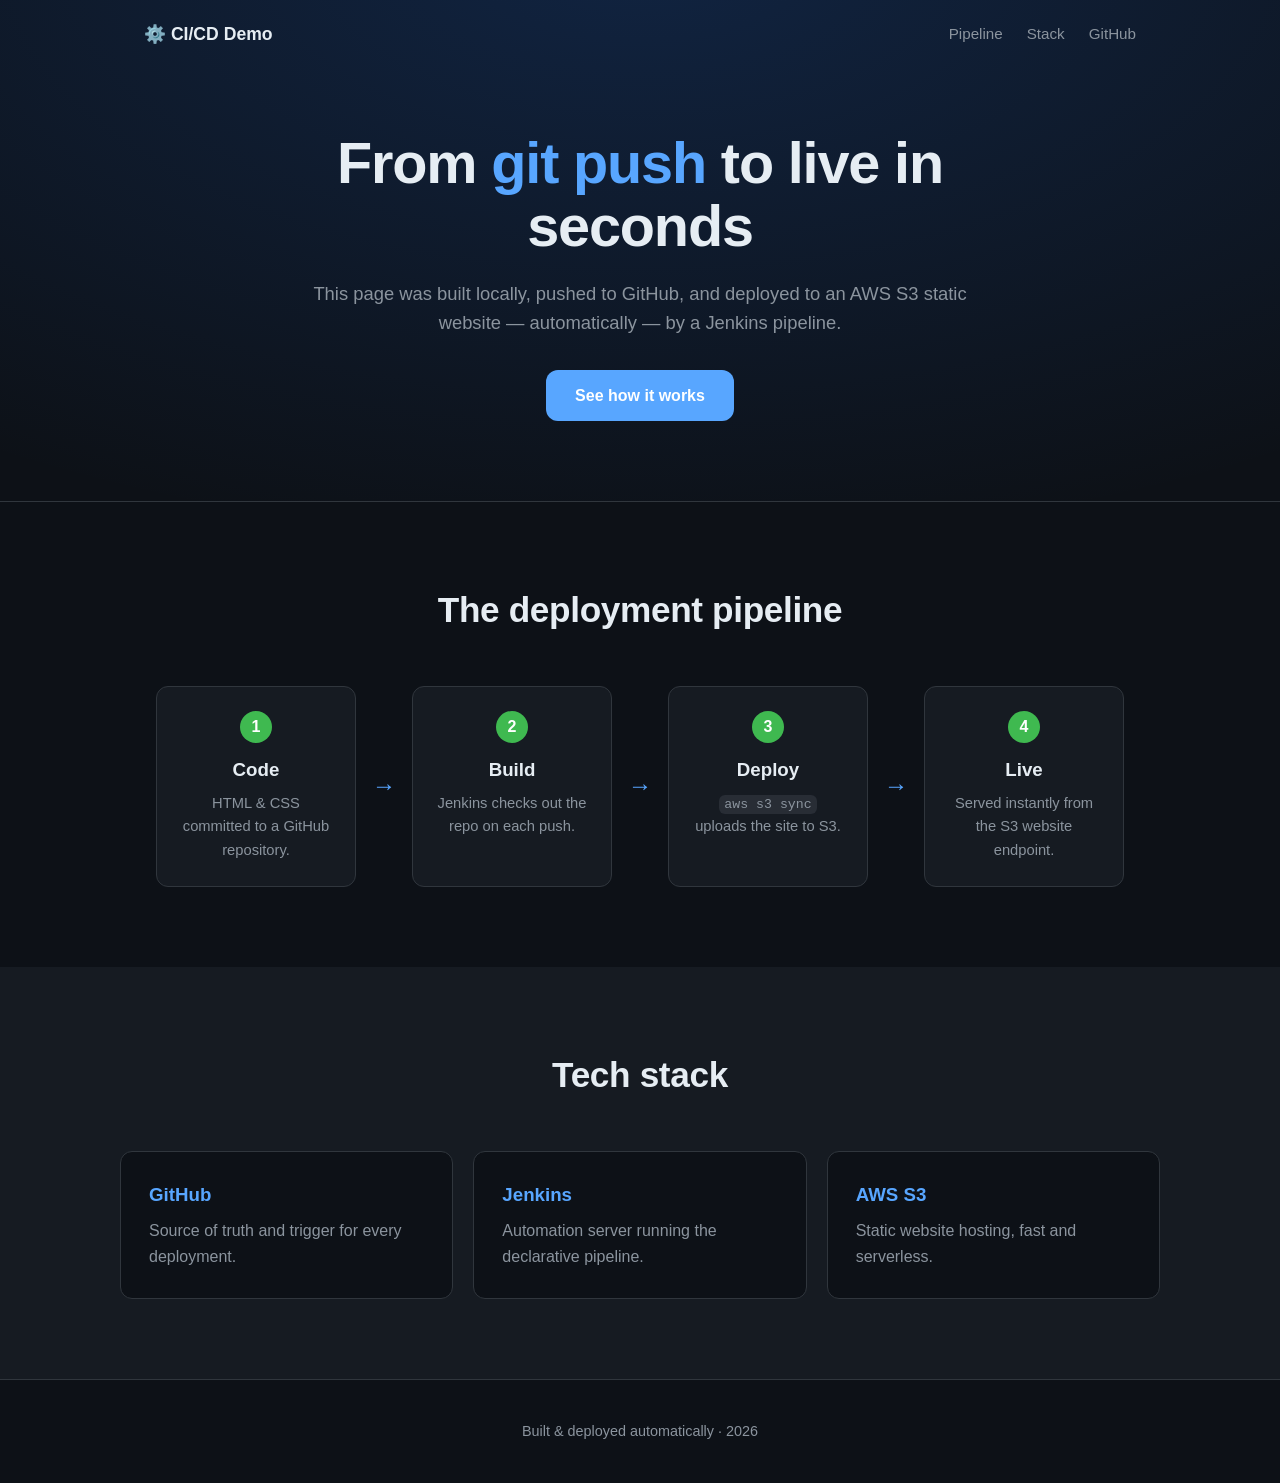
==== index.html @ db63480a "Initial commit: static site with Jenkins -> S3 deploy pipeline - index.html / error.html / css/style" ====
<!DOCTYPE html>
<html lang="en">
<head>
  <meta charset="UTF-8" />
  <meta name="viewport" content="width=device-width, initial-scale=1.0" />
  <title>Deployed via Jenkins &rarr; S3</title>
  <meta name="description" content="A static site continuously deployed from GitHub to AWS S3 using Jenkins." />
  <link rel="stylesheet" href="css/styles.css" />
</head>
<body>
  <header class="hero">
    <nav class="nav">
      <span class="brand">⚙️ CI/CD Demo</span>
      <ul class="nav-links">
        <li><a href="#pipeline">Pipeline</a></li>
        <li><a href="#stack">Stack</a></li>
        <li><a href="https://github.com" target="_blank" rel="noopener">GitHub</a></li>
      </ul>
    </nav>
    <div class="hero-content">
      <h1>From <span class="accent">git push</span> to live in seconds</h1>
      <p class="subtitle">
        This page was built locally, pushed to GitHub, and deployed to an
        AWS S3 static website &mdash; automatically &mdash; by a Jenkins pipeline.
      </p>
      <a class="cta" href="#pipeline">See how it works</a>
    </div>
  </header>

  <main>
    <section id="pipeline" class="section">
      <h2>The deployment pipeline</h2>
      <div class="flow">
        <div class="flow-step"><span class="step-num">1</span><h3>Code</h3><p>HTML &amp; CSS committed to a GitHub repository.</p></div>
        <div class="flow-arrow">→</div>
        <div class="flow-step"><span class="step-num">2</span><h3>Build</h3><p>Jenkins checks out the repo on each push.</p></div>
        <div class="flow-arrow">→</div>
        <div class="flow-step"><span class="step-num">3</span><h3>Deploy</h3><p><code>aws s3 sync</code> uploads the site to S3.</p></div>
        <div class="flow-arrow">→</div>
        <div class="flow-step"><span class="step-num">4</span><h3>Live</h3><p>Served instantly from the S3 website endpoint.</p></div>
      </div>
    </section>

    <section id="stack" class="section alt">
      <h2>Tech stack</h2>
      <div class="cards">
        <div class="card"><h3>GitHub</h3><p>Source of truth and trigger for every deployment.</p></div>
        <div class="card"><h3>Jenkins</h3><p>Automation server running the declarative pipeline.</p></div>
        <div class="card"><h3>AWS S3</h3><p>Static website hosting, fast and serverless.</p></div>
      </div>
    </section>
  </main>

  <footer class="footer">
    <p>Built &amp; deployed automatically &middot; <span id="year"></span></p>
  </footer>

  <script>document.getElementById('year').textContent = new Date().getFullYear();</script>
</body>
</html>
---- css/styles.css ----
:root {
  --bg: #0d1117;
  --surface: #161b22;
  --text: #e6edf3;
  --muted: #8b949e;
  --accent: #58a6ff;
  --accent-2: #3fb950;
  --border: #30363d;
  --radius: 12px;
  --maxw: 1040px;
}

* { box-sizing: border-box; margin: 0; padding: 0; }

body {
  font-family: -apple-system, BlinkMacSystemFont, "Segoe UI", Roboto, Helvetica, Arial, sans-serif;
  background: var(--bg);
  color: var(--text);
  line-height: 1.6;
  -webkit-font-smoothing: antialiased;
}

a { color: var(--accent); text-decoration: none; }
a:hover { text-decoration: underline; }
code {
  font-family: "SF Mono", Consolas, "Liberation Mono", monospace;
  background: rgba(110, 118, 129, 0.2);
  padding: 0.15em 0.4em;
  border-radius: 6px;
  font-size: 0.9em;
}

/* Hero */
.hero {
  background: radial-gradient(1200px 600px at 50% -10%, #1f6feb33, transparent),
              var(--bg);
  border-bottom: 1px solid var(--border);
  padding-bottom: 5rem;
}

.nav {
  max-width: var(--maxw);
  margin: 0 auto;
  display: flex;
  align-items: center;
  justify-content: space-between;
  padding: 1.25rem 1.5rem;
}
.brand { font-weight: 700; font-size: 1.1rem; }
.nav-links { list-style: none; display: flex; gap: 1.5rem; }
.nav-links a { color: var(--muted); font-size: 0.95rem; }
.nav-links a:hover { color: var(--text); text-decoration: none; }

.hero-content {
  max-width: 760px;
  margin: 4rem auto 0;
  padding: 0 1.5rem;
  text-align: center;
}
.hero-content h1 {
  font-size: clamp(2.2rem, 6vw, 3.6rem);
  line-height: 1.1;
  letter-spacing: -0.02em;
  margin-bottom: 1.25rem;
}
.accent { color: var(--accent); }
.subtitle { color: var(--muted); font-size: 1.15rem; margin-bottom: 2rem; }
.cta {
  display: inline-block;
  background: var(--accent);
  color: #fff;
  padding: 0.8rem 1.8rem;
  border-radius: var(--radius);
  font-weight: 600;
  transition: transform 0.15s ease, background 0.15s ease;
}
.cta:hover { background: #79b8ff; text-decoration: none; transform: translateY(-2px); }

/* Sections */
.section { max-width: var(--maxw); margin: 0 auto; padding: 5rem 1.5rem; }
.section.alt { background: var(--surface); max-width: none; }
.section.alt > * { max-width: var(--maxw); margin-left: auto; margin-right: auto; }
.section h2 {
  text-align: center;
  font-size: clamp(1.6rem, 4vw, 2.2rem);
  margin-bottom: 3rem;
  letter-spacing: -0.01em;
}

/* Flow */
.flow {
  display: flex;
  align-items: stretch;
  justify-content: center;
  gap: 1rem;
  flex-wrap: wrap;
}
.flow-step {
  background: var(--surface);
  border: 1px solid var(--border);
  border-radius: var(--radius);
  padding: 1.5rem;
  width: 200px;
  text-align: center;
}
.section.alt .flow-step { background: var(--bg); }
.step-num {
  display: inline-flex;
  align-items: center;
  justify-content: center;
  width: 2rem;
  height: 2rem;
  border-radius: 50%;
  background: var(--accent-2);
  color: #fff;
  font-weight: 700;
  margin-bottom: 0.75rem;
}
.flow-step h3 { margin-bottom: 0.4rem; }
.flow-step p { color: var(--muted); font-size: 0.92rem; }
.flow-arrow { display: flex; align-items: center; color: var(--accent); font-size: 1.5rem; }

/* Cards */
.cards { display: grid; grid-template-columns: repeat(auto-fit, minmax(240px, 1fr)); gap: 1.25rem; }
.card {
  background: var(--bg);
  border: 1px solid var(--border);
  border-radius: var(--radius);
  padding: 1.75rem;
}
.card h3 { margin-bottom: 0.5rem; color: var(--accent); }
.card p { color: var(--muted); }

/* Footer */
.footer {
  border-top: 1px solid var(--border);
  text-align: center;
  padding: 2.5rem 1.5rem;
  color: var(--muted);
  font-size: 0.9rem;
}

@media (max-width: 640px) {
  .flow-arrow { transform: rotate(90deg); }
  .nav-links { gap: 1rem; }
}
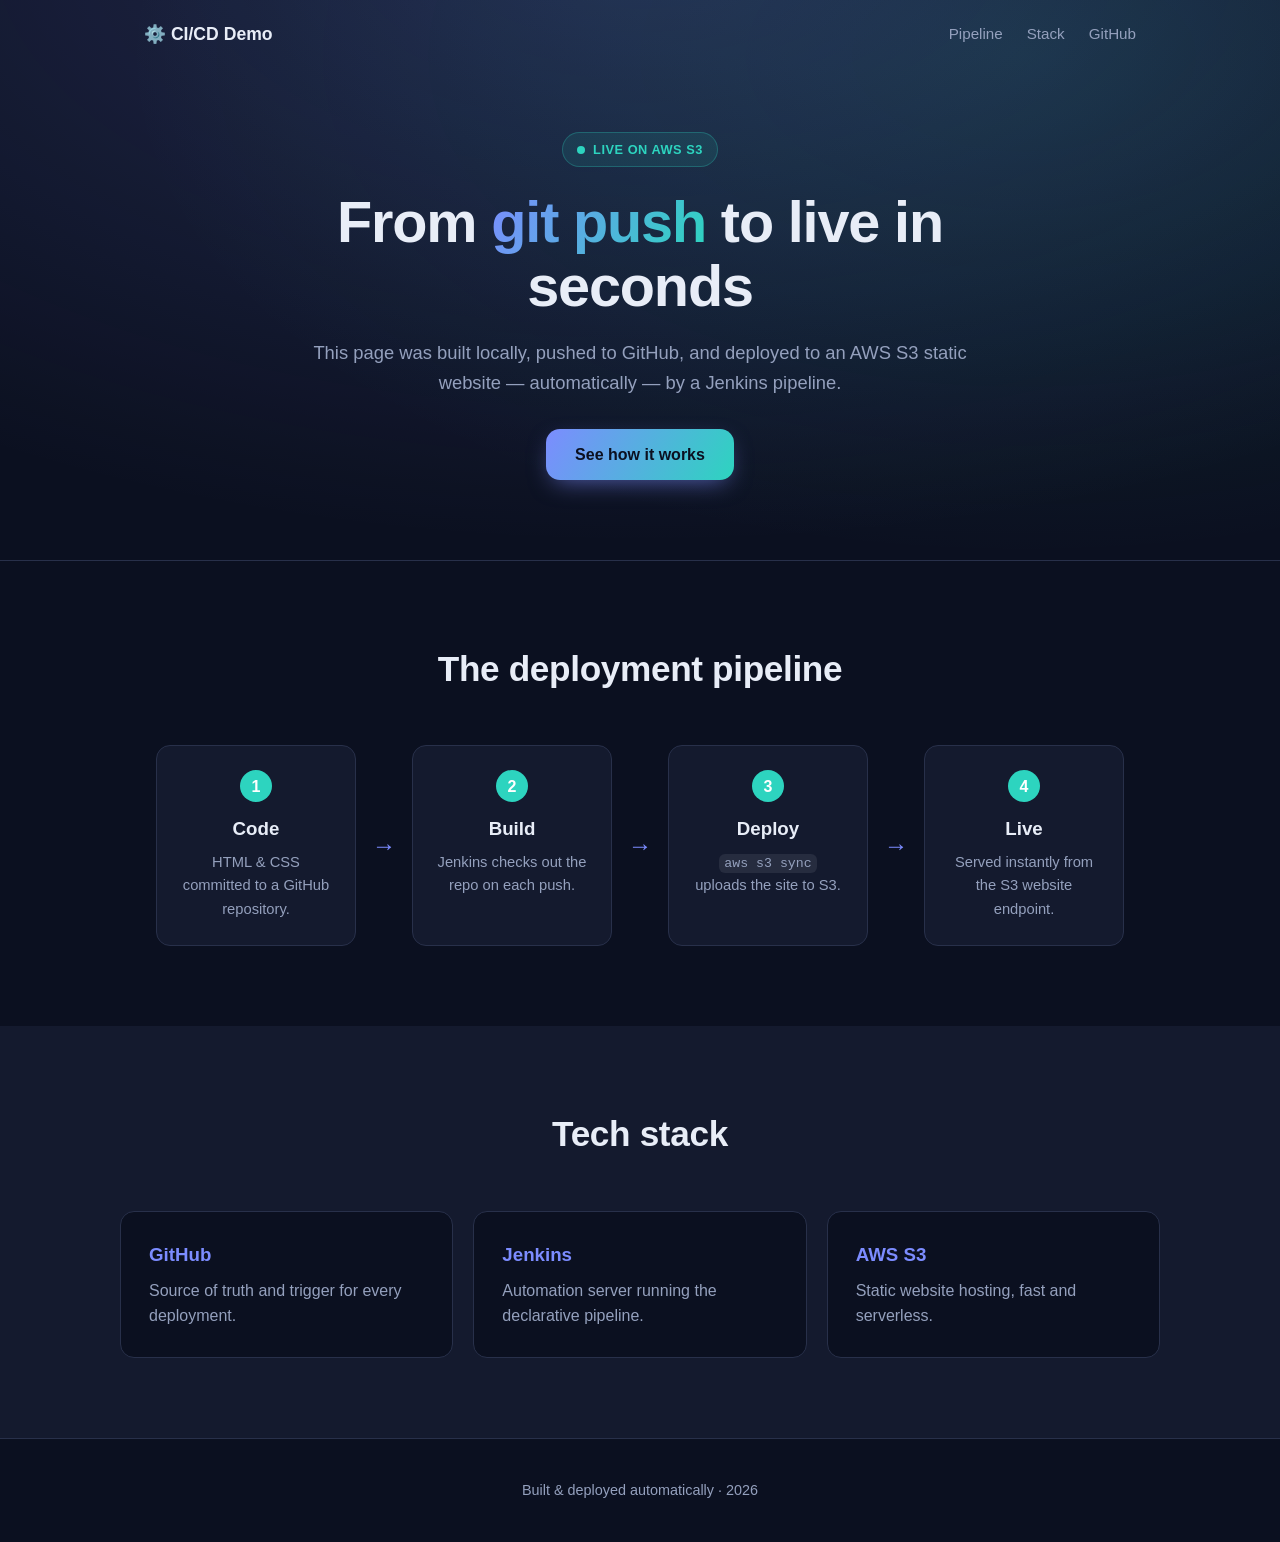
==== commit 6f9f8925: "Design refresh: indigo/teal palette, gradient headline, live badge - New color scheme with violet-to" ====
--- a/index.html
+++ b/index.html
@@ -18,6 +18,7 @@
       </ul>
     </nav>
     <div class="hero-content">
+      <span class="badge"><span class="dot"></span> Live on AWS S3</span>
       <h1>From <span class="accent">git push</span> to live in seconds</h1>
       <p class="subtitle">
         This page was built locally, pushed to GitHub, and deployed to an
--- a/css/styles.css
+++ b/css/styles.css
@@ -1,12 +1,13 @@
 :root {
-  --bg: #0d1117;
-  --surface: #161b22;
-  --text: #e6edf3;
-  --muted: #8b949e;
-  --accent: #58a6ff;
-  --accent-2: #3fb950;
-  --border: #30363d;
-  --radius: 12px;
+  --bg: #0b1020;
+  --surface: #141a2e;
+  --text: #e8edf7;
+  --muted: #94a0bd;
+  --accent: #7c8cff;
+  --accent-2: #2dd4bf;
+  --grad: linear-gradient(120deg, #7c8cff 0%, #2dd4bf 100%);
+  --border: #28304a;
+  --radius: 14px;
   --maxw: 1040px;
 }
 
@@ -32,10 +33,41 @@
 
 /* Hero */
 .hero {
-  background: radial-gradient(1200px 600px at 50% -10%, #1f6feb33, transparent),
+  background: radial-gradient(1200px 600px at 50% -10%, #7c8cff33, transparent),
+              radial-gradient(900px 500px at 80% 10%, #2dd4bf22, transparent),
               var(--bg);
   border-bottom: 1px solid var(--border);
   padding-bottom: 5rem;
+}
+
+/* Live status badge */
+.badge {
+  display: inline-flex;
+  align-items: center;
+  gap: 0.5rem;
+  font-size: 0.8rem;
+  font-weight: 600;
+  letter-spacing: 0.04em;
+  text-transform: uppercase;
+  color: var(--accent-2);
+  background: #2dd4bf1a;
+  border: 1px solid #2dd4bf44;
+  padding: 0.4rem 0.9rem;
+  border-radius: 999px;
+  margin-bottom: 1.5rem;
+}
+.badge .dot {
+  width: 0.5rem;
+  height: 0.5rem;
+  border-radius: 50%;
+  background: var(--accent-2);
+  box-shadow: 0 0 0 0 #2dd4bf99;
+  animation: pulse 2s infinite;
+}
+@keyframes pulse {
+  0% { box-shadow: 0 0 0 0 #2dd4bf99; }
+  70% { box-shadow: 0 0 0 8px #2dd4bf00; }
+  100% { box-shadow: 0 0 0 0 #2dd4bf00; }
 }
 
 .nav {
@@ -63,18 +95,25 @@
   letter-spacing: -0.02em;
   margin-bottom: 1.25rem;
 }
-.accent { color: var(--accent); }
+.accent {
+  background: var(--grad);
+  -webkit-background-clip: text;
+  background-clip: text;
+  -webkit-text-fill-color: transparent;
+  color: transparent;
+}
 .subtitle { color: var(--muted); font-size: 1.15rem; margin-bottom: 2rem; }
 .cta {
   display: inline-block;
-  background: var(--accent);
-  color: #fff;
+  background: var(--grad);
+  color: #0b1020;
   padding: 0.8rem 1.8rem;
   border-radius: var(--radius);
-  font-weight: 600;
-  transition: transform 0.15s ease, background 0.15s ease;
+  font-weight: 700;
+  box-shadow: 0 8px 24px -8px #7c8cffaa;
+  transition: transform 0.15s ease, box-shadow 0.15s ease;
 }
-.cta:hover { background: #79b8ff; text-decoration: none; transform: translateY(-2px); }
+.cta:hover { text-decoration: none; transform: translateY(-2px); box-shadow: 0 12px 32px -8px #7c8cffcc; }
 
 /* Sections */
 .section { max-width: var(--maxw); margin: 0 auto; padding: 5rem 1.5rem; }
@@ -127,7 +166,9 @@
   border: 1px solid var(--border);
   border-radius: var(--radius);
   padding: 1.75rem;
+  transition: transform 0.18s ease, border-color 0.18s ease;
 }
+.card:hover { transform: translateY(-4px); border-color: var(--accent); }
 .card h3 { margin-bottom: 0.5rem; color: var(--accent); }
 .card p { color: var(--muted); }
 
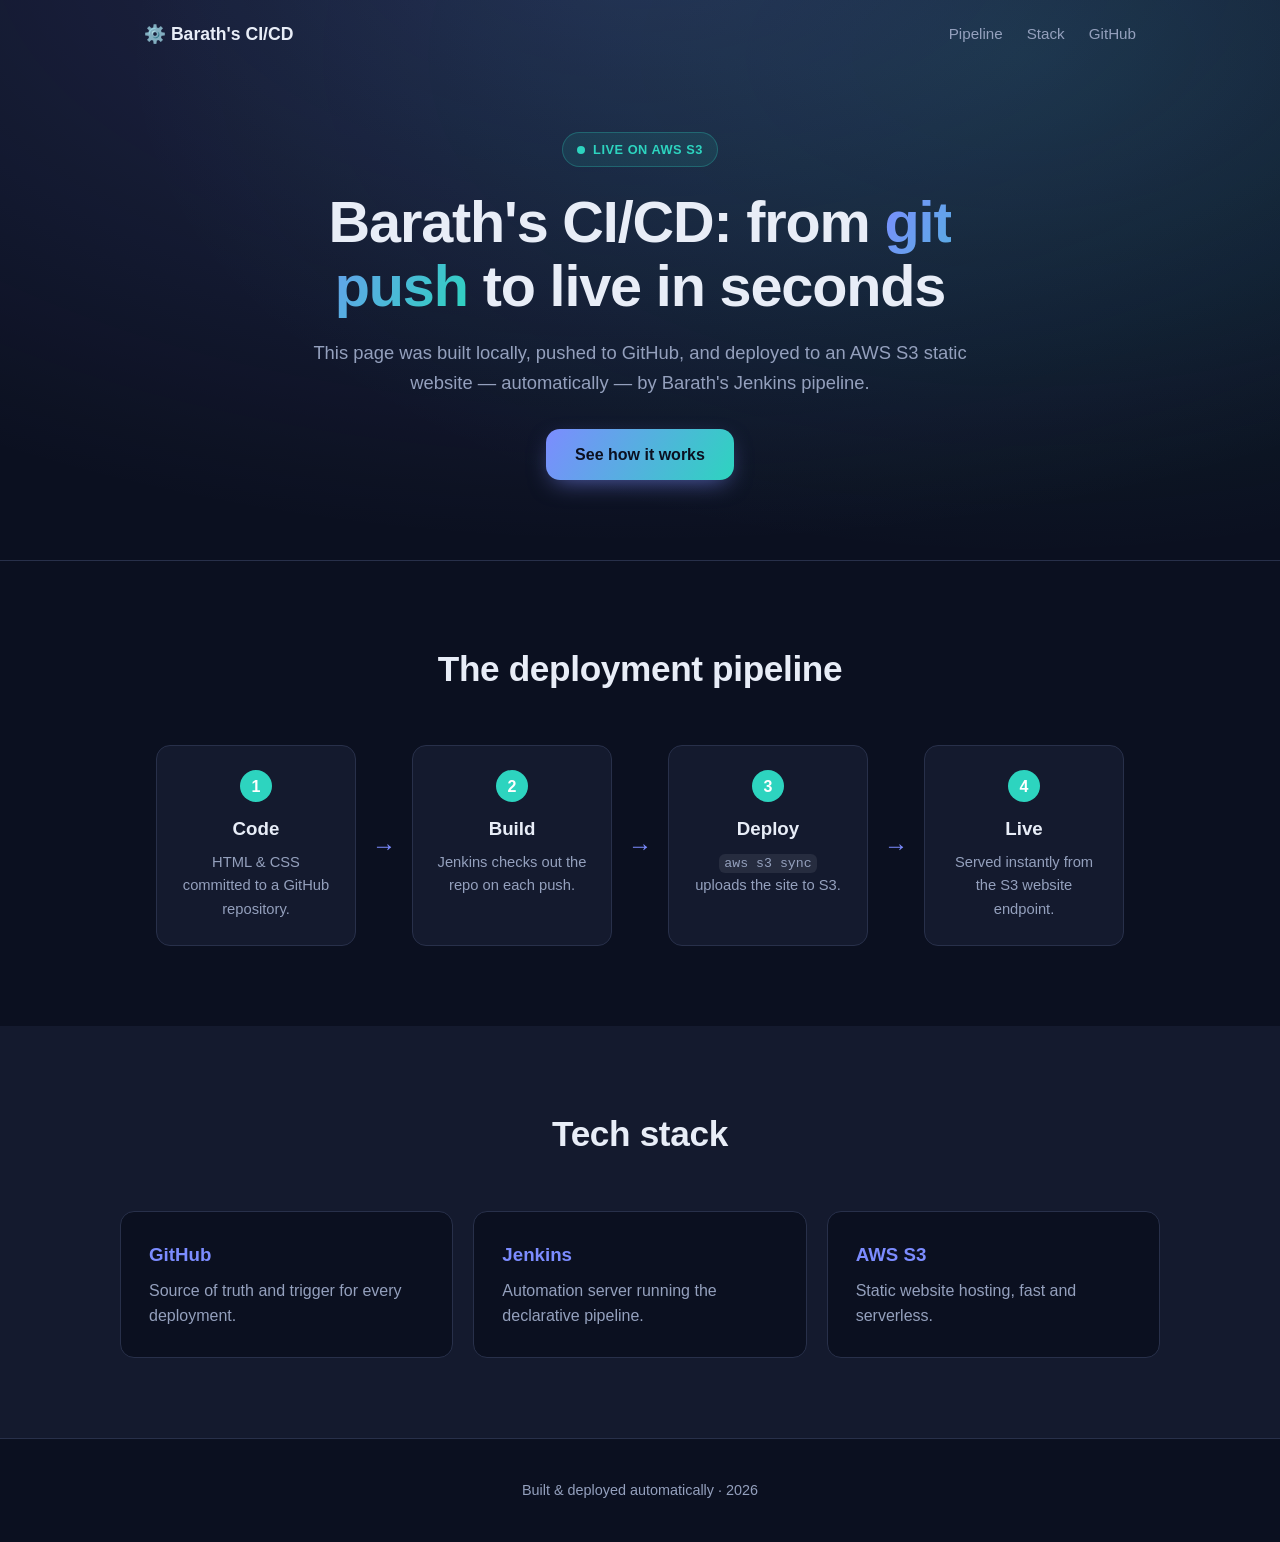
==== commit 96b2f0f6: "Add Barath's CI/CD branding to homepage Co-Authored-By: Claude Opus 4.8 (1M context) <noreply@anthro" ====
--- a/index.html
+++ b/index.html
@@ -3,14 +3,14 @@
 <head>
   <meta charset="UTF-8" />
   <meta name="viewport" content="width=device-width, initial-scale=1.0" />
-  <title>Deployed via Jenkins &rarr; S3</title>
+  <title>Barath's CI/CD &mdash; Jenkins &rarr; S3</title>
   <meta name="description" content="A static site continuously deployed from GitHub to AWS S3 using Jenkins." />
   <link rel="stylesheet" href="css/styles.css" />
 </head>
 <body>
   <header class="hero">
     <nav class="nav">
-      <span class="brand">⚙️ CI/CD Demo</span>
+      <span class="brand">⚙️ Barath's CI/CD</span>
       <ul class="nav-links">
         <li><a href="#pipeline">Pipeline</a></li>
         <li><a href="#stack">Stack</a></li>
@@ -19,10 +19,10 @@
     </nav>
     <div class="hero-content">
       <span class="badge"><span class="dot"></span> Live on AWS S3</span>
-      <h1>From <span class="accent">git push</span> to live in seconds</h1>
+      <h1>Barath's CI/CD: from <span class="accent">git push</span> to live in seconds</h1>
       <p class="subtitle">
         This page was built locally, pushed to GitHub, and deployed to an
-        AWS S3 static website &mdash; automatically &mdash; by a Jenkins pipeline.
+        AWS S3 static website &mdash; automatically &mdash; by Barath's Jenkins pipeline.
       </p>
       <a class="cta" href="#pipeline">See how it works</a>
     </div>
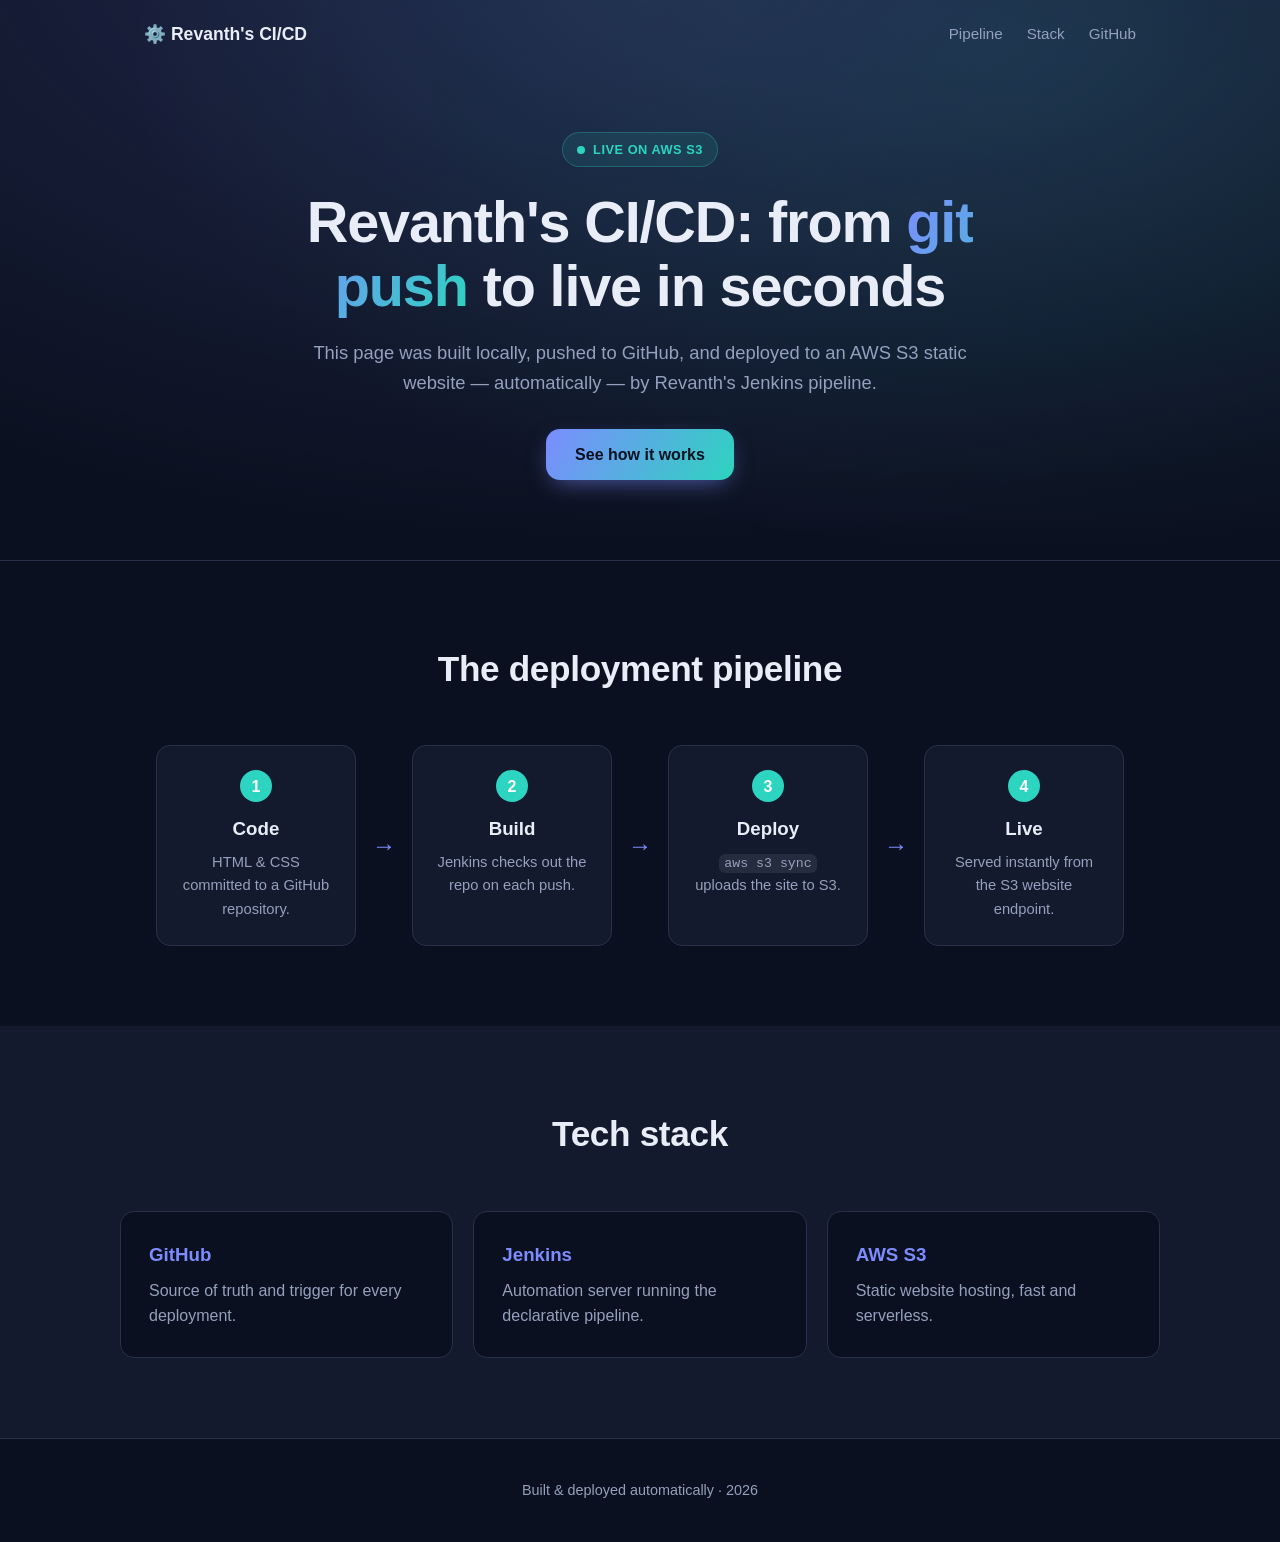
==== commit 7f665eef: "Rebrand homepage from Barath's CI/CD to Revanth's CI/CD Co-Authored-By: Claude Opus 4.8 (1M context)" ====
--- a/index.html
+++ b/index.html
@@ -3,14 +3,14 @@
 <head>
   <meta charset="UTF-8" />
   <meta name="viewport" content="width=device-width, initial-scale=1.0" />
-  <title>Barath's CI/CD &mdash; Jenkins &rarr; S3</title>
+  <title>Revanth's CI/CD &mdash; Jenkins &rarr; S3</title>
   <meta name="description" content="A static site continuously deployed from GitHub to AWS S3 using Jenkins." />
   <link rel="stylesheet" href="css/styles.css" />
 </head>
 <body>
   <header class="hero">
     <nav class="nav">
-      <span class="brand">⚙️ Barath's CI/CD</span>
+      <span class="brand">⚙️ Revanth's CI/CD</span>
       <ul class="nav-links">
         <li><a href="#pipeline">Pipeline</a></li>
         <li><a href="#stack">Stack</a></li>
@@ -19,10 +19,10 @@
     </nav>
     <div class="hero-content">
       <span class="badge"><span class="dot"></span> Live on AWS S3</span>
-      <h1>Barath's CI/CD: from <span class="accent">git push</span> to live in seconds</h1>
+      <h1>Revanth's CI/CD: from <span class="accent">git push</span> to live in seconds</h1>
       <p class="subtitle">
         This page was built locally, pushed to GitHub, and deployed to an
-        AWS S3 static website &mdash; automatically &mdash; by Barath's Jenkins pipeline.
+        AWS S3 static website &mdash; automatically &mdash; by Revanth's Jenkins pipeline.
       </p>
       <a class="cta" href="#pipeline">See how it works</a>
     </div>
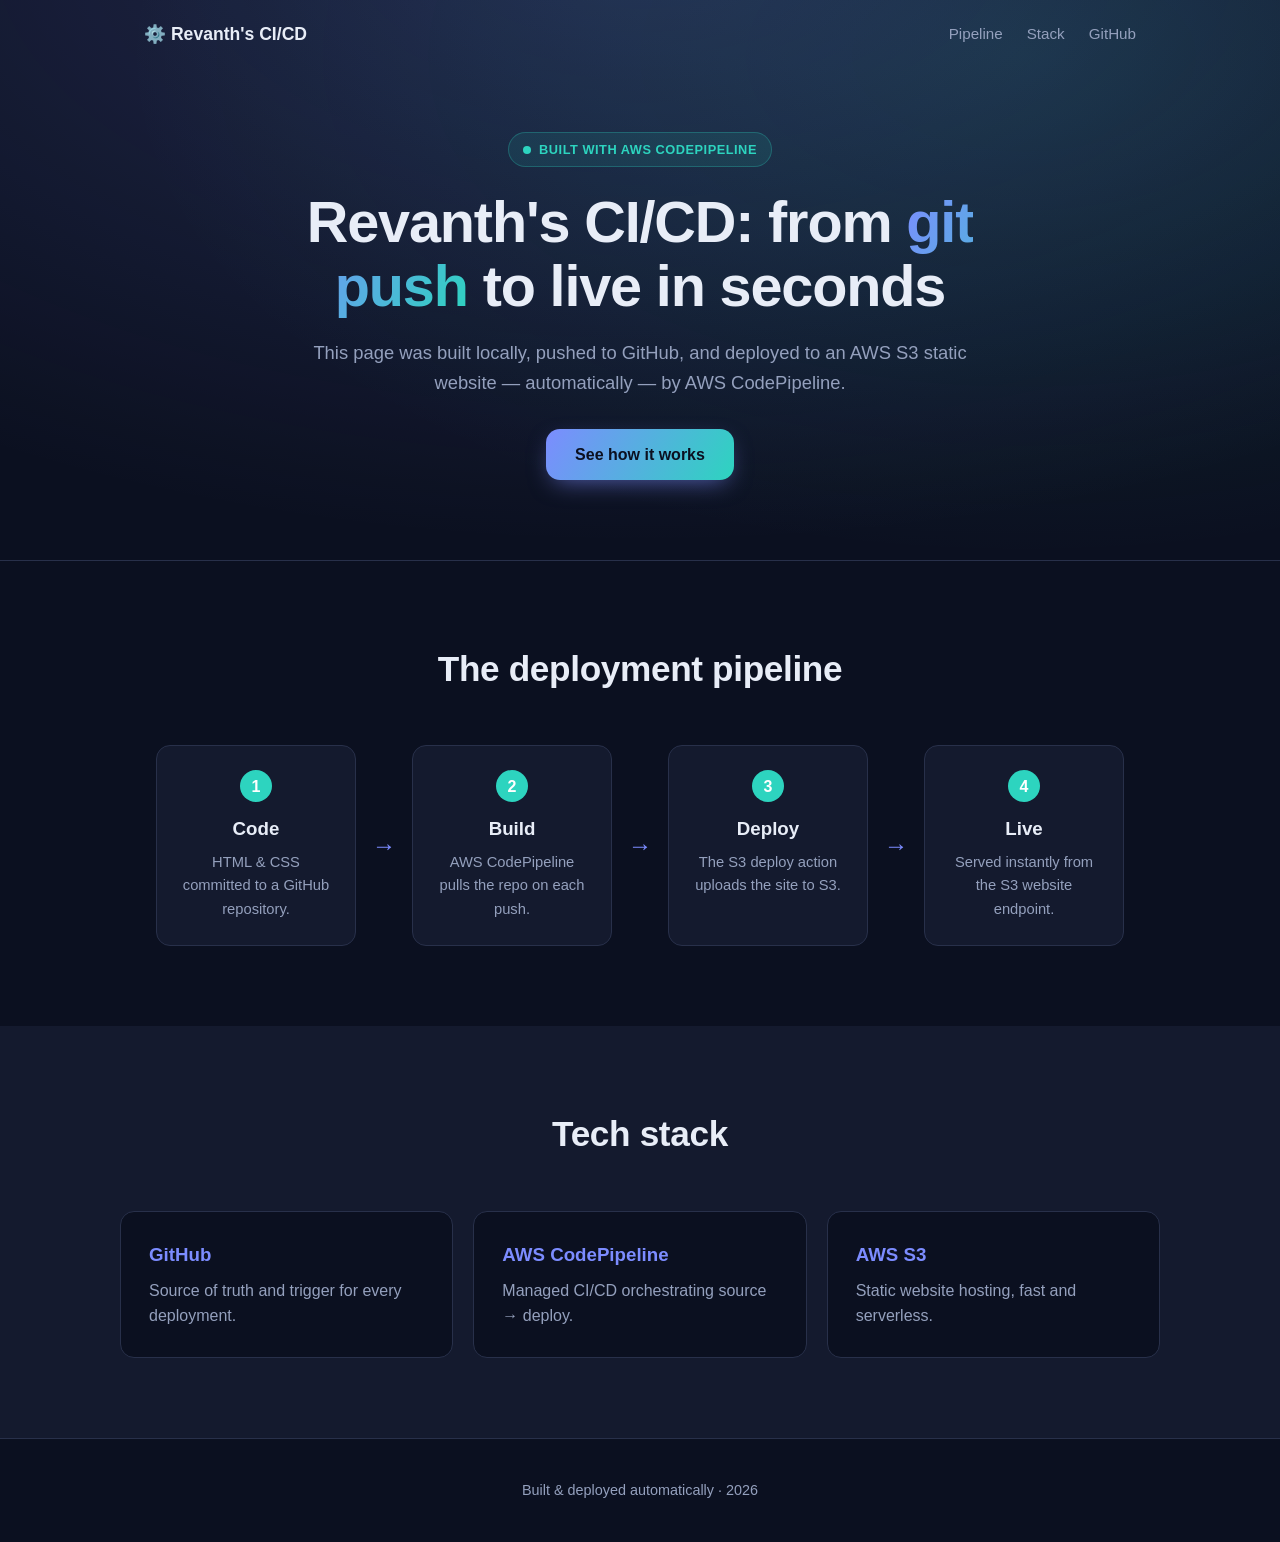
==== commit 12fc8bf8: "Rebrand site: built and deployed with AWS CodePipeline Co-Authored-By: Claude Opus 4.8 (1M context) " ====
--- a/index.html
+++ b/index.html
@@ -3,8 +3,8 @@
 <head>
   <meta charset="UTF-8" />
   <meta name="viewport" content="width=device-width, initial-scale=1.0" />
-  <title>Revanth's CI/CD &mdash; Jenkins &rarr; S3</title>
-  <meta name="description" content="A static site continuously deployed from GitHub to AWS S3 using Jenkins." />
+  <title>Revanth's CI/CD &mdash; AWS CodePipeline &rarr; S3</title>
+  <meta name="description" content="A static site continuously deployed from GitHub to AWS S3 using AWS CodePipeline." />
   <link rel="stylesheet" href="css/styles.css" />
 </head>
 <body>
@@ -18,11 +18,11 @@
       </ul>
     </nav>
     <div class="hero-content">
-      <span class="badge"><span class="dot"></span> Live on AWS S3</span>
+      <span class="badge"><span class="dot"></span> Built with AWS CodePipeline</span>
       <h1>Revanth's CI/CD: from <span class="accent">git push</span> to live in seconds</h1>
       <p class="subtitle">
         This page was built locally, pushed to GitHub, and deployed to an
-        AWS S3 static website &mdash; automatically &mdash; by Revanth's Jenkins pipeline.
+        AWS S3 static website &mdash; automatically &mdash; by AWS CodePipeline.
       </p>
       <a class="cta" href="#pipeline">See how it works</a>
     </div>
@@ -34,9 +34,9 @@
       <div class="flow">
         <div class="flow-step"><span class="step-num">1</span><h3>Code</h3><p>HTML &amp; CSS committed to a GitHub repository.</p></div>
         <div class="flow-arrow">→</div>
-        <div class="flow-step"><span class="step-num">2</span><h3>Build</h3><p>Jenkins checks out the repo on each push.</p></div>
+        <div class="flow-step"><span class="step-num">2</span><h3>Build</h3><p>AWS CodePipeline pulls the repo on each push.</p></div>
         <div class="flow-arrow">→</div>
-        <div class="flow-step"><span class="step-num">3</span><h3>Deploy</h3><p><code>aws s3 sync</code> uploads the site to S3.</p></div>
+        <div class="flow-step"><span class="step-num">3</span><h3>Deploy</h3><p>The S3 deploy action uploads the site to S3.</p></div>
         <div class="flow-arrow">→</div>
         <div class="flow-step"><span class="step-num">4</span><h3>Live</h3><p>Served instantly from the S3 website endpoint.</p></div>
       </div>
@@ -46,7 +46,7 @@
       <h2>Tech stack</h2>
       <div class="cards">
         <div class="card"><h3>GitHub</h3><p>Source of truth and trigger for every deployment.</p></div>
-        <div class="card"><h3>Jenkins</h3><p>Automation server running the declarative pipeline.</p></div>
+        <div class="card"><h3>AWS CodePipeline</h3><p>Managed CI/CD orchestrating source &rarr; deploy.</p></div>
         <div class="card"><h3>AWS S3</h3><p>Static website hosting, fast and serverless.</p></div>
       </div>
     </section>
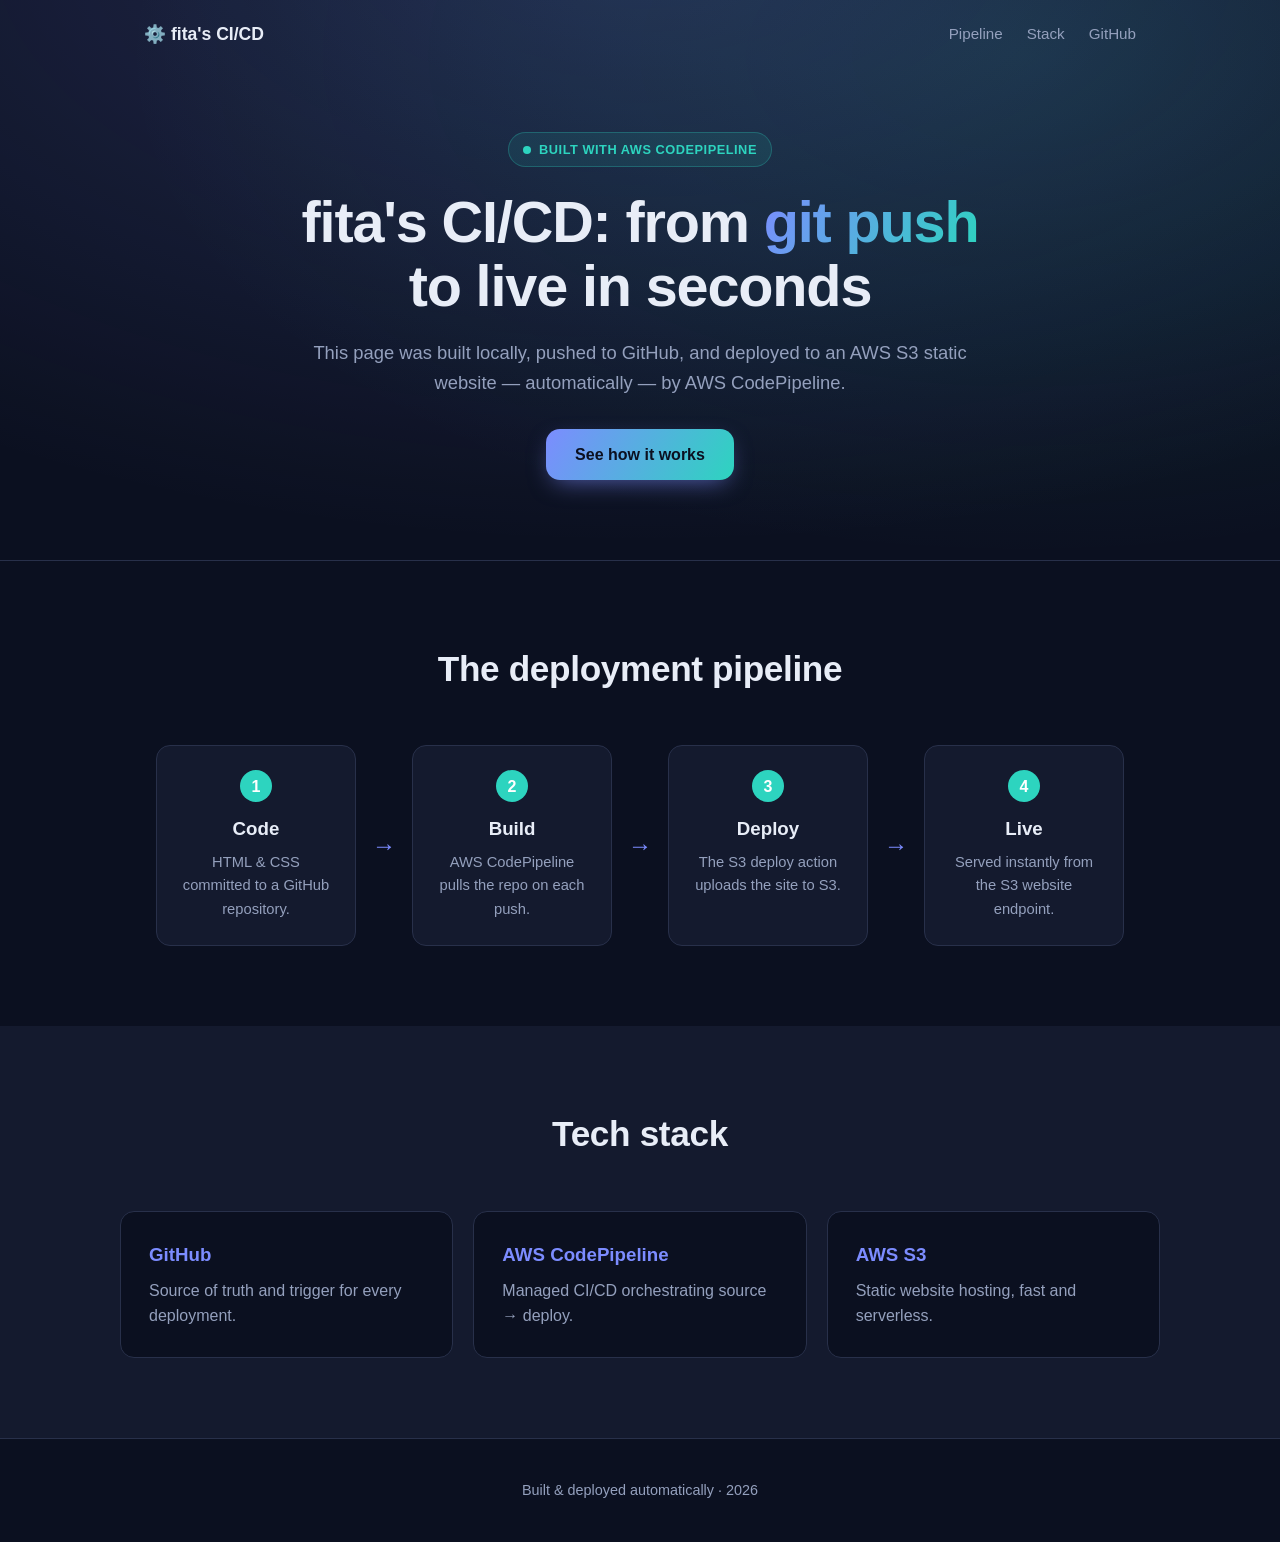
==== commit 1c93f8db: "Rebrand site from Revanth to fita Co-Authored-By: Claude Opus 4.8 (1M context) <noreply@anthropic.co" ====
--- a/index.html
+++ b/index.html
@@ -3,14 +3,14 @@
 <head>
   <meta charset="UTF-8" />
   <meta name="viewport" content="width=device-width, initial-scale=1.0" />
-  <title>Revanth's CI/CD &mdash; AWS CodePipeline &rarr; S3</title>
+  <title>fita's CI/CD &mdash; AWS CodePipeline &rarr; S3</title>
   <meta name="description" content="A static site continuously deployed from GitHub to AWS S3 using AWS CodePipeline." />
   <link rel="stylesheet" href="css/styles.css" />
 </head>
 <body>
   <header class="hero">
     <nav class="nav">
-      <span class="brand">⚙️ Revanth's CI/CD</span>
+      <span class="brand">⚙️ fita's CI/CD</span>
       <ul class="nav-links">
         <li><a href="#pipeline">Pipeline</a></li>
         <li><a href="#stack">Stack</a></li>
@@ -19,7 +19,7 @@
     </nav>
     <div class="hero-content">
       <span class="badge"><span class="dot"></span> Built with AWS CodePipeline</span>
-      <h1>Revanth's CI/CD: from <span class="accent">git push</span> to live in seconds</h1>
+      <h1>fita's CI/CD: from <span class="accent">git push</span> to live in seconds</h1>
       <p class="subtitle">
         This page was built locally, pushed to GitHub, and deployed to an
         AWS S3 static website &mdash; automatically &mdash; by AWS CodePipeline.
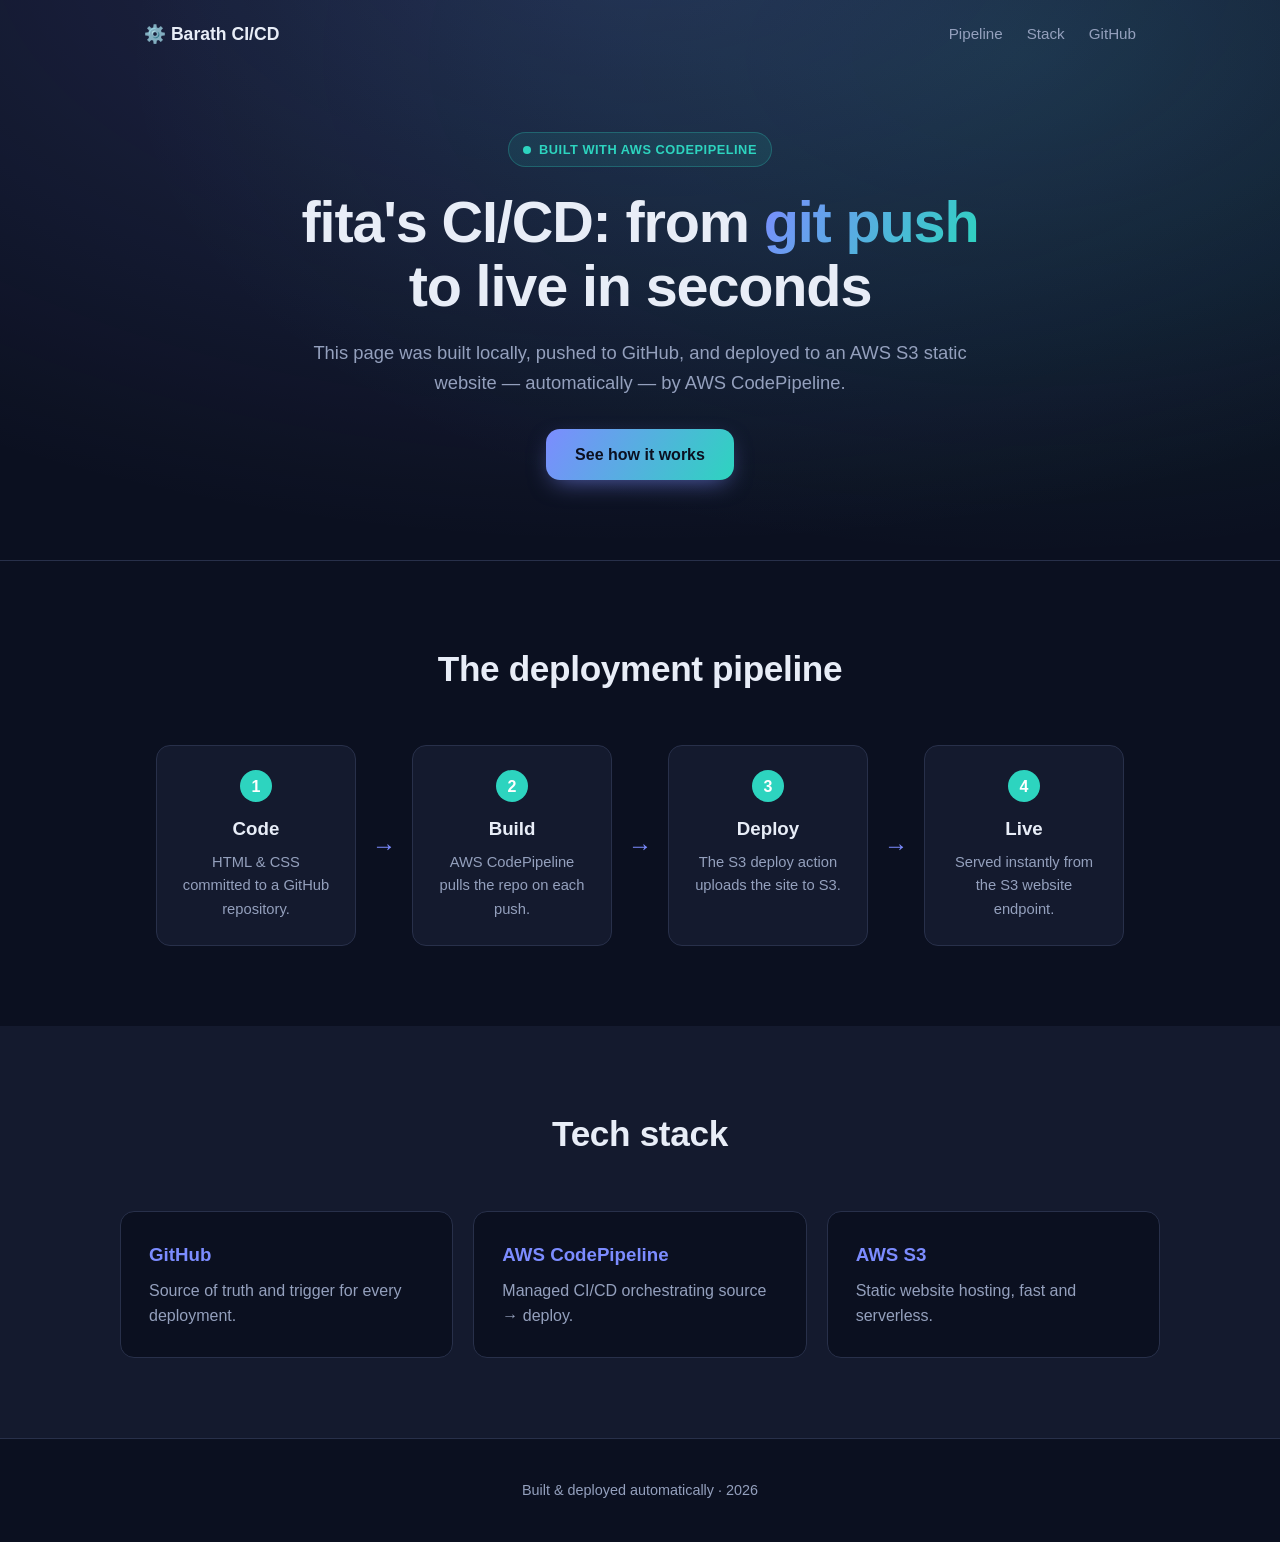
==== commit 304ad3d6: "changes" ====
--- a/index.html
+++ b/index.html
@@ -1,61 +1,100 @@
-<!DOCTYPE html>
+<!doctype html>
 <html lang="en">
-<head>
-  <meta charset="UTF-8" />
-  <meta name="viewport" content="width=device-width, initial-scale=1.0" />
-  <title>fita's CI/CD &mdash; AWS CodePipeline &rarr; S3</title>
-  <meta name="description" content="A static site continuously deployed from GitHub to AWS S3 using AWS CodePipeline." />
-  <link rel="stylesheet" href="css/styles.css" />
-</head>
-<body>
-  <header class="hero">
-    <nav class="nav">
-      <span class="brand">⚙️ fita's CI/CD</span>
-      <ul class="nav-links">
-        <li><a href="#pipeline">Pipeline</a></li>
-        <li><a href="#stack">Stack</a></li>
-        <li><a href="https://github.com" target="_blank" rel="noopener">GitHub</a></li>
-      </ul>
-    </nav>
-    <div class="hero-content">
-      <span class="badge"><span class="dot"></span> Built with AWS CodePipeline</span>
-      <h1>fita's CI/CD: from <span class="accent">git push</span> to live in seconds</h1>
-      <p class="subtitle">
-        This page was built locally, pushed to GitHub, and deployed to an
-        AWS S3 static website &mdash; automatically &mdash; by AWS CodePipeline.
-      </p>
-      <a class="cta" href="#pipeline">See how it works</a>
-    </div>
-  </header>
+  <head>
+    <meta charset="UTF-8" />
+    <meta name="viewport" content="width=device-width, initial-scale=1.0" />
+    <title>fita's CI/CD &mdash; AWS CodePipeline &rarr; S3</title>
+    <meta
+      name="description"
+      content="A static site continuously deployed from GitHub to AWS S3 using AWS CodePipeline."
+    />
+    <link rel="stylesheet" href="css/styles.css" />
+  </head>
+  <body>
+    <header class="hero">
+      <nav class="nav">
+        <span class="brand">⚙️ Barath CI/CD</span>
+        <ul class="nav-links">
+          <li><a href="#pipeline">Pipeline</a></li>
+          <li><a href="#stack">Stack</a></li>
+          <li>
+            <a href="https://github.com" target="_blank" rel="noopener"
+              >GitHub</a
+            >
+          </li>
+        </ul>
+      </nav>
+      <div class="hero-content">
+        <span class="badge"
+          ><span class="dot"></span> Built with AWS CodePipeline</span
+        >
+        <h1>
+          fita's CI/CD: from <span class="accent">git push</span> to live in
+          seconds
+        </h1>
+        <p class="subtitle">
+          This page was built locally, pushed to GitHub, and deployed to an AWS
+          S3 static website &mdash; automatically &mdash; by AWS CodePipeline.
+        </p>
+        <a class="cta" href="#pipeline">See how it works</a>
+      </div>
+    </header>
 
-  <main>
-    <section id="pipeline" class="section">
-      <h2>The deployment pipeline</h2>
-      <div class="flow">
-        <div class="flow-step"><span class="step-num">1</span><h3>Code</h3><p>HTML &amp; CSS committed to a GitHub repository.</p></div>
-        <div class="flow-arrow">→</div>
-        <div class="flow-step"><span class="step-num">2</span><h3>Build</h3><p>AWS CodePipeline pulls the repo on each push.</p></div>
-        <div class="flow-arrow">→</div>
-        <div class="flow-step"><span class="step-num">3</span><h3>Deploy</h3><p>The S3 deploy action uploads the site to S3.</p></div>
-        <div class="flow-arrow">→</div>
-        <div class="flow-step"><span class="step-num">4</span><h3>Live</h3><p>Served instantly from the S3 website endpoint.</p></div>
-      </div>
-    </section>
+    <main>
+      <section id="pipeline" class="section">
+        <h2>The deployment pipeline</h2>
+        <div class="flow">
+          <div class="flow-step">
+            <span class="step-num">1</span>
+            <h3>Code</h3>
+            <p>HTML &amp; CSS committed to a GitHub repository.</p>
+          </div>
+          <div class="flow-arrow">→</div>
+          <div class="flow-step">
+            <span class="step-num">2</span>
+            <h3>Build</h3>
+            <p>AWS CodePipeline pulls the repo on each push.</p>
+          </div>
+          <div class="flow-arrow">→</div>
+          <div class="flow-step">
+            <span class="step-num">3</span>
+            <h3>Deploy</h3>
+            <p>The S3 deploy action uploads the site to S3.</p>
+          </div>
+          <div class="flow-arrow">→</div>
+          <div class="flow-step">
+            <span class="step-num">4</span>
+            <h3>Live</h3>
+            <p>Served instantly from the S3 website endpoint.</p>
+          </div>
+        </div>
+      </section>
 
-    <section id="stack" class="section alt">
-      <h2>Tech stack</h2>
-      <div class="cards">
-        <div class="card"><h3>GitHub</h3><p>Source of truth and trigger for every deployment.</p></div>
-        <div class="card"><h3>AWS CodePipeline</h3><p>Managed CI/CD orchestrating source &rarr; deploy.</p></div>
-        <div class="card"><h3>AWS S3</h3><p>Static website hosting, fast and serverless.</p></div>
-      </div>
-    </section>
-  </main>
+      <section id="stack" class="section alt">
+        <h2>Tech stack</h2>
+        <div class="cards">
+          <div class="card">
+            <h3>GitHub</h3>
+            <p>Source of truth and trigger for every deployment.</p>
+          </div>
+          <div class="card">
+            <h3>AWS CodePipeline</h3>
+            <p>Managed CI/CD orchestrating source &rarr; deploy.</p>
+          </div>
+          <div class="card">
+            <h3>AWS S3</h3>
+            <p>Static website hosting, fast and serverless.</p>
+          </div>
+        </div>
+      </section>
+    </main>
 
-  <footer class="footer">
-    <p>Built &amp; deployed automatically &middot; <span id="year"></span></p>
-  </footer>
+    <footer class="footer">
+      <p>Built &amp; deployed automatically &middot; <span id="year"></span></p>
+    </footer>
 
-  <script>document.getElementById('year').textContent = new Date().getFullYear();</script>
-</body>
+    <script>
+      document.getElementById("year").textContent = new Date().getFullYear();
+    </script>
+  </body>
 </html>
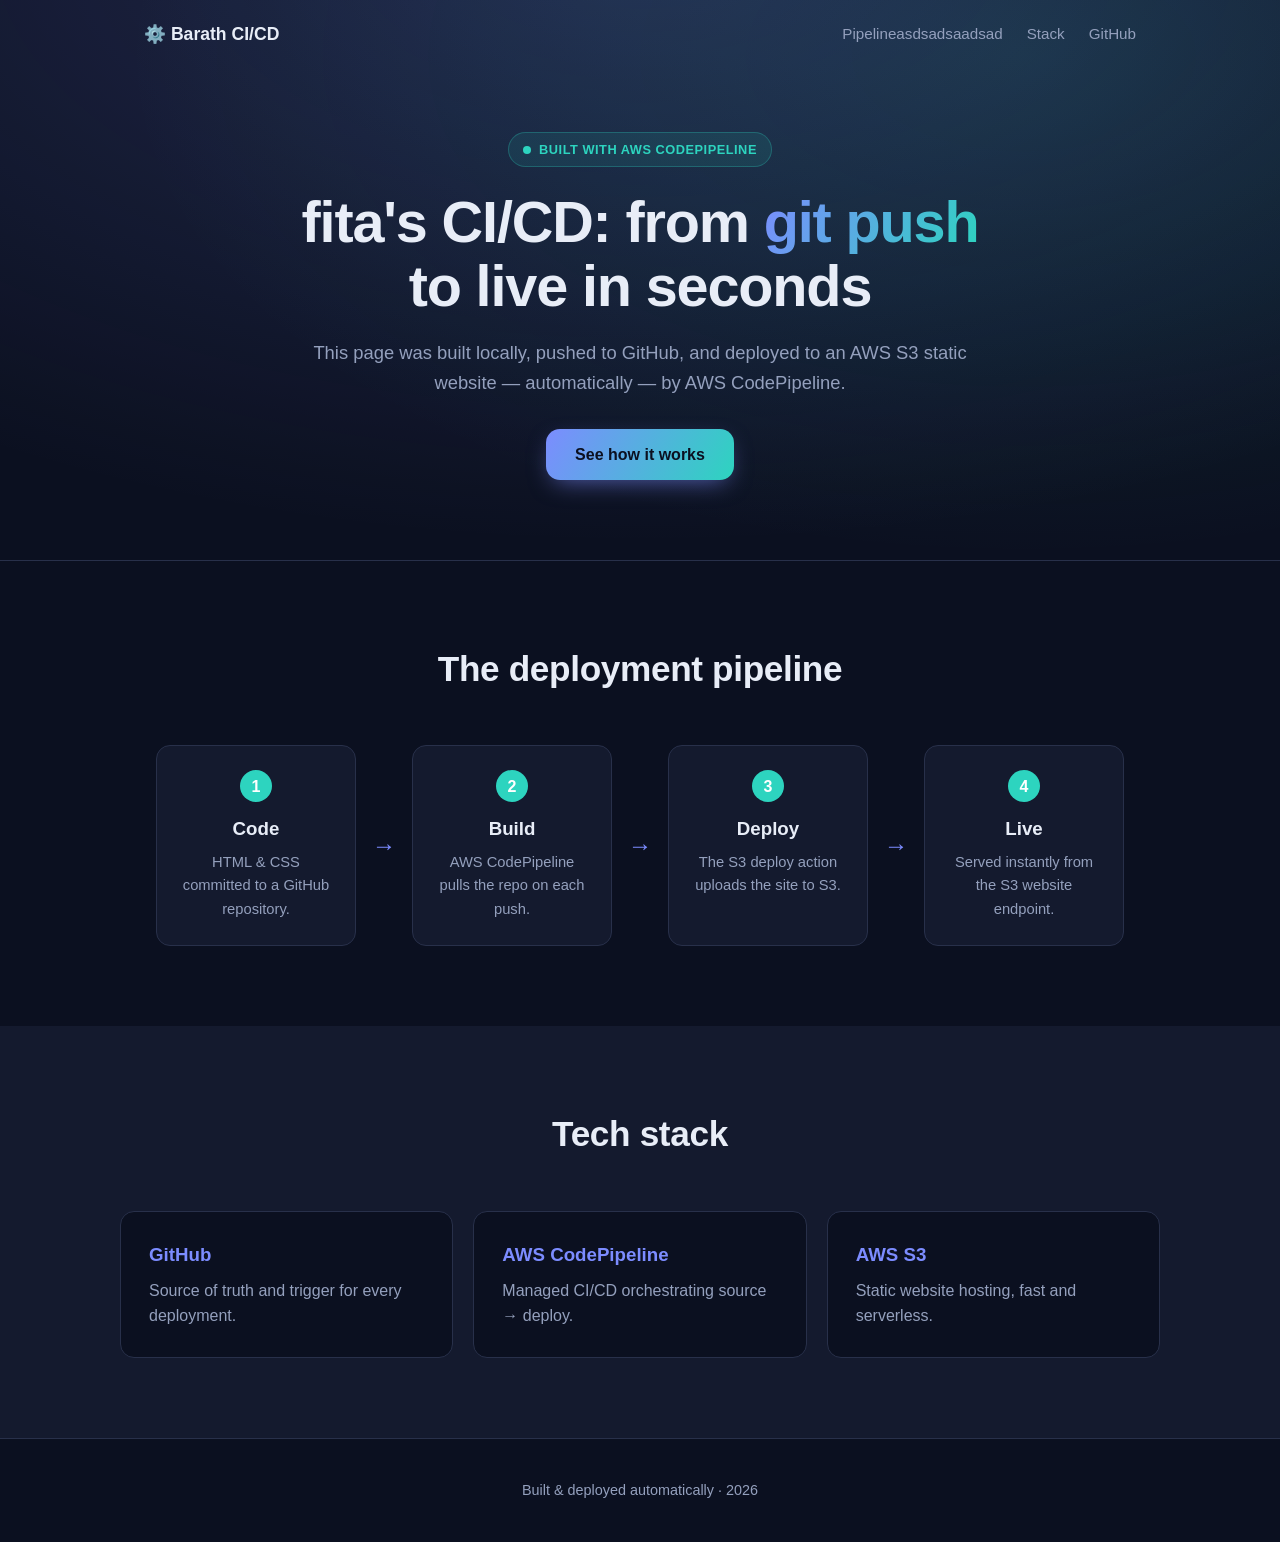
==== commit 32d9481d: "Update navigation link text for Pipeline" ====
--- a/index.html
+++ b/index.html
@@ -15,7 +15,7 @@
       <nav class="nav">
         <span class="brand">⚙️ Barath CI/CD</span>
         <ul class="nav-links">
-          <li><a href="#pipeline">Pipeline</a></li>
+          <li><a href="#pipeline">Pipelineasdsadsaadsad</a></li>
           <li><a href="#stack">Stack</a></li>
           <li>
             <a href="https://github.com" target="_blank" rel="noopener"
